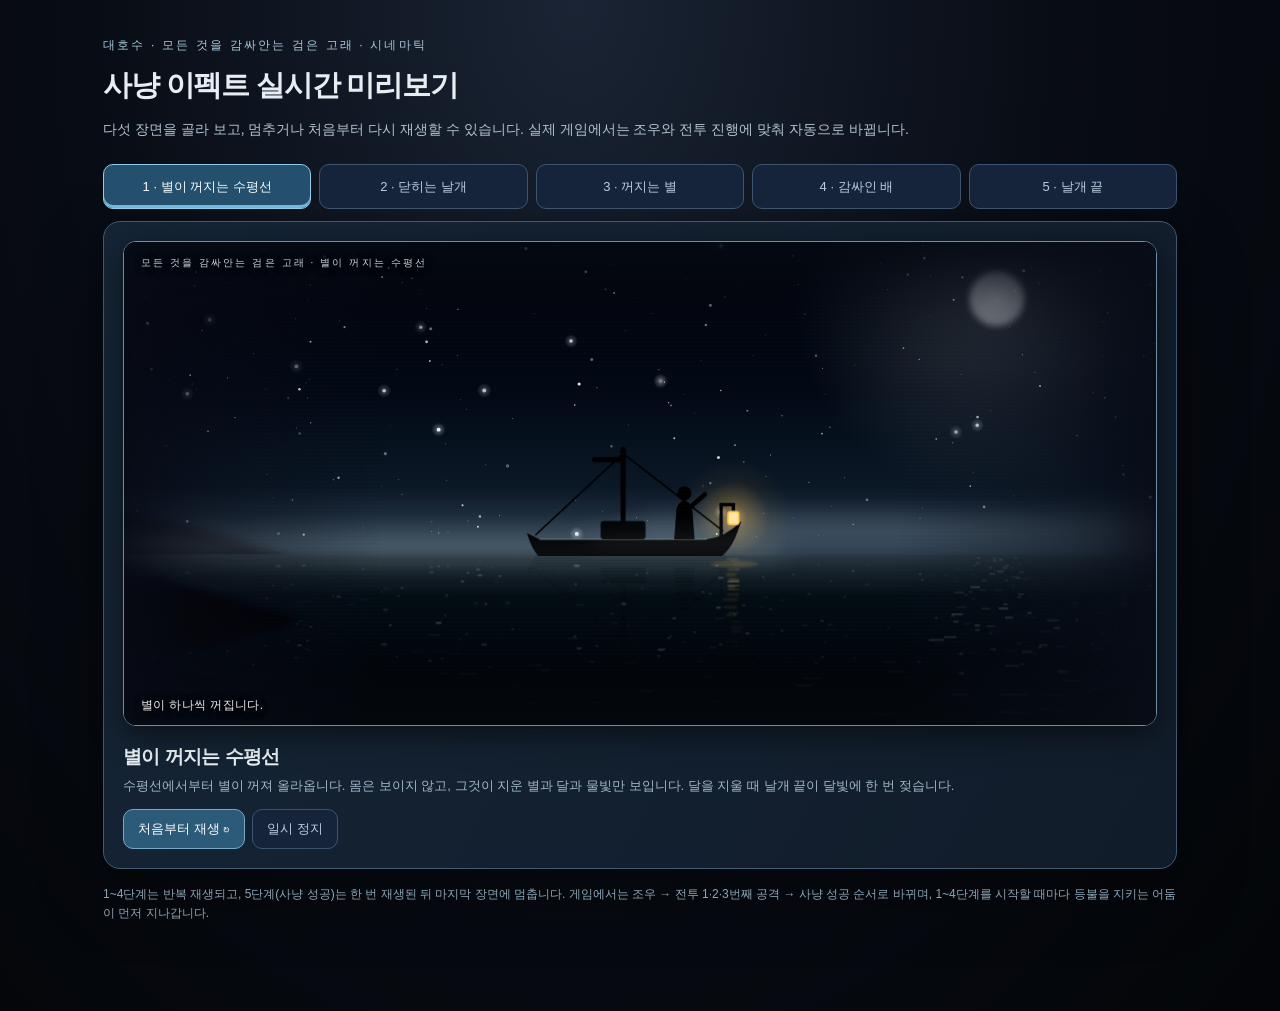
==== black-whale-preview.html @ 66727eef "모든 것을 감싸안는 검은 고래: 5단계 이펙트, 특수 조건 '꺼지지 않은 등불', 미니게임 5종, 미리보기 페이지 Co-Authored-By: Claude Opus 5.5 <nor" ====
<!doctype html>
<html lang="ko">
<head>
<meta charset="utf-8">
<meta name="viewport" content="width=device-width,initial-scale=1">
<meta name="color-scheme" content="dark">
<meta name="robots" content="noindex">
<title>모든 것을 감싸안는 검은 고래 · 5단계 이펙트 미리보기</title>
<link rel="stylesheet" href="./pallid-cinematic-v2.css?v=01513">
<link rel="stylesheet" href="./black-whale.css?v=bk1031">
<style>
:root{color-scheme:dark}
*{box-sizing:border-box}
body{background:radial-gradient(ellipse at 45% 0%,#1a2434,#080c14 49%,#030508 100%);font-family:"Malgun Gothic","Apple SD Gothic Neo",sans-serif;color:#e7eef3;line-height:1.65;margin:0}
main{max-width:1110px;margin:auto;padding:36px 18px 72px}
h1{font-size:29px;letter-spacing:-.04em;margin:6px 0 8px}
p{margin:5px 0 15px}.eyebrow{font-size:12px;letter-spacing:.18em;color:#a9c9dc}
.subtitle{color:#b1c2d0;font-size:14px}
.tabs{display:grid;grid-template-columns:repeat(5,minmax(0,1fr));gap:8px;margin:23px 0 12px}
button{font:inherit;cursor:pointer;font-size:13px;line-height:1.5;background:#15243a;color:#b8cddc;padding:12px;border:1px solid #3c5470;border-radius:10px}
button:hover{background:#233c58}
button:focus-visible{outline:3px solid #9fd2ef;outline-offset:2px}
.tabs button[aria-pressed="true"]{color:#f6fbff;background:#24506e;border-color:#8fcbea;box-shadow:inset 0 -3px #6fb7dd}
.viewer{background:linear-gradient(120deg,#152536,#111c2a);border:1px solid #415a72;border-radius:17px;padding:19px;box-shadow:0 24px 70px #0005}
#stage .pallid-cine-v2{margin:0;height:clamp(270px,47vw,485px);border-color:#6f8ea6}
.controls{display:flex;justify-content:space-between;align-items:center;gap:13px;margin-top:15px;flex-wrap:wrap}
.meta h2{font-size:19px;letter-spacing:-.03em;margin:0 0 2px}
.meta p{font-size:13px;color:#a0b7c7;margin:0}
.actions{display:flex;gap:7px}
.actions button{padding:9px 14px;white-space:nowrap}
.actions .primary{background:#2c5b7a;color:white;border-color:#73a9c9}
.help{margin-top:16px;font-size:12px;color:#8ea6b8}
.load-error{padding:20px;color:#ffcbc4;background:#421c24;border:1px solid #a94d57;border-radius:12px}
@media(max-width:650px){main{padding:21px 11px 50px}.tabs{grid-template-columns:repeat(3,minmax(0,1fr));gap:6px}.tabs button{padding:8px 5px;font-size:11px}.viewer{padding:10px}.actions button{font-size:12px}h1{font-size:23px}#stage .pallid-cine-v2{height:clamp(200px,60vw,275px)}}
</style>
</head>
<body>
<main>
<div class="eyebrow">대호수 · 모든 것을 감싸안는 검은 고래 · 시네마틱</div>
<h1>사냥 이펙트 실시간 미리보기</h1>
<p class="subtitle">다섯 장면을 골라 보고, 멈추거나 처음부터 다시 재생할 수 있습니다. 실제 게임에서는 조우와 전투 진행에 맞춰 자동으로 바뀝니다.</p>
<nav class="tabs" id="scene-tabs" aria-label="장면 선택">
<button type="button" data-stage="0" aria-pressed="true">1 · 별이 꺼지는 수평선</button>
<button type="button" data-stage="1" aria-pressed="false">2 · 닫히는 날개</button>
<button type="button" data-stage="2" aria-pressed="false">3 · 꺼지는 별</button>
<button type="button" data-stage="3" aria-pressed="false">4 · 감싸인 배</button>
<button type="button" data-stage="4" aria-pressed="false">5 · 날개 끝</button>
</nav>
<section class="viewer" aria-label="이펙트 영상">
<div id="stage" aria-live="off"></div>
<div class="controls">
<div class="meta"><h2 id="scene-title">별이 꺼지는 수평선</h2><p id="scene-desc"></p></div>
<div class="actions">
<button class="primary" id="replay" type="button">처음부터 재생 ↻</button>
<button id="pause" type="button" aria-pressed="false">일시 정지</button>
</div>
</div>
</section>
<p class="help">1~4단계는 반복 재생되고, 5단계(사냥 성공)는 한 번 재생된 뒤 마지막 장면에 멈춥니다. 게임에서는 조우 → 전투 1·2·3번째 공격 → 사냥 성공 순서로 바뀌며, 1~4단계를 시작할 때마다 등불을 지키는 어둠이 먼저 지나갑니다.</p>
</main>
<script src="./whale-marks.js?v=wm1030"></script>
<script src="./harpoon-launcher.js?v=fx1031"></script>
<script src="./blue-whale-v3.js?v=shot1030"></script>
<script src="./black-whale-v3-scenes.js?v=bk1031g"></script>
<script>
(function(){
'use strict';
var lib=window.BlackWhaleV3,stage=document.getElementById('stage'),title=document.getElementById('scene-title'),desc=document.getElementById('scene-desc'),pause=document.getElementById('pause');
var DESC=['수평선에서부터 별이 꺼져 올라옵니다. 몸은 보이지 않고, 그것이 지운 별과 달과 물빛만 보입니다. 달을 지울 때 날개 끝이 달빛에 한 번 젖습니다.','양옆의 물에서 날개 끝이 휘어 올라 배 위로 닫혀 옵니다. 이것이 그것이 드러내는 가장 큰 부분입니다.','머리 위의 별이 한 줄로 꺼져 갑니다. 꺼지는 맨 앞이 날개 끝입니다. 등불로 비추면 젖은 가장자리가 한 번 빛납니다.','하늘도 물도 지워지고 등불의 둘레만 남습니다. 어둠이 고동치며 빛을 조이고, 빛이 닿는 머리 위에 날개 밑면의 결이 비칩니다.','등불의 가장자리에서 날개 끝이 휘어 오르고, 작살이 꿰뚫습니다. 감싸던 것이 풀리며 별과 물빛이 돌아옵니다.'];
var active=0,playing=true;
function display(i){
 active=i;stage.innerHTML=lib.html(i);
 stage.classList.toggle('is-paused',!playing);
 title.textContent=lib.stages[i];desc.textContent=DESC[i];
 document.querySelectorAll('#scene-tabs [data-stage]').forEach(function(b){b.setAttribute('aria-pressed',String(+b.dataset.stage===i));});
}
if(!lib){stage.innerHTML='<div class="load-error">애니메이션 파일을 불러오지 못했습니다. 새로고침해 주세요.</div>';return;}
document.getElementById('scene-tabs').addEventListener('click',function(e){var b=e.target.closest('[data-stage]');if(b){lib.replayToken++;display(+b.dataset.stage);}});
document.getElementById('replay').addEventListener('click',function(){lib.replayToken++;playing=true;pause.textContent='일시 정지';pause.setAttribute('aria-pressed','false');display(active);});
pause.addEventListener('click',function(){playing=!playing;stage.classList.toggle('is-paused',!playing);pause.textContent=playing?'일시 정지':'계속 재생';pause.setAttribute('aria-pressed',String(!playing));});
display(0);
})();
</script>
</body>
</html>
---- pallid-cinematic-v2.css ----
/* 창백의 향유고래 시네마틱 2차 개선 · 순수 CSS 구동 */
.pallid-cine-v2{position:relative;isolation:isolate;overflow:hidden;width:100%;height:clamp(210px,36vw,356px);background:#070c14;border:1px solid #56646b;border-radius:13px;box-shadow:inset 0 0 65px #020509,0 8px 30px #0008;margin:0 0 15px}
.pallid-cine-v2 *{box-sizing:border-box}
.pallid-cine-v2 svg{display:block;width:100%;height:100%;filter:saturate(.9) contrast(1.06)}
.pallid-cine-v2 .cine-top,.pallid-cine-v2 .cine-bottom{position:absolute;z-index:50;left:17px;color:#eaf5f5;text-shadow:0 2px 8px #000,0 0 8px #000}
.pallid-cine-v2 .cine-top{top:13px;font-size:10px;letter-spacing:.21em;color:#c8d8de}
.pallid-cine-v2 .cine-bottom{bottom:11px;right:14px;font-size:12px;letter-spacing:.03em;line-height:1.5;color:#f0eeee}
.pallid-cine-v2 .cine-corner{position:absolute;z-index:40;inset:0;pointer-events:none;background:linear-gradient(90deg,#080b16af,transparent 25%,transparent 75%,#090e19b3),linear-gradient(0deg,#03080dd9,transparent 23%,transparent 74%,#050a12ad)}
.pallid-cine-v2 .cine-grain{position:absolute;inset:0;z-index:39;pointer-events:none;opacity:.22;background:repeating-linear-gradient(0deg,transparent 0 2px,#e2f3ed0b 3px 4px)}
.pallid-cine-v2 .cine-vignette{position:absolute;z-index:38;inset:0;box-shadow:inset 0 0 68px 14px #040a13;pointer-events:none}
.pallid-cine-v2 .cine-water{animation:cine-water-move 3.8s ease-in-out infinite alternate;transform-origin:50% 72%}
.pallid-cine-v2 .cine-whale-body{animation:cine-whale-rise 5.3s ease-in-out infinite;transform-origin:80% 74%}
.pallid-cine-v2 .cine-whale-scars{animation:cine-scars 5.3s ease-in-out infinite}
.pallid-cine-v2 .cine-eye{animation:cine-eye 5.3s ease-in-out infinite}
.pallid-cine-v2 .cine-ship{animation:cine-ship-bob 3.3s ease-in-out infinite;transform-origin:28% 73%}
.pallid-cine-v2 .cine-spear{animation:cine-harpoon-throw 4.9s cubic-bezier(.18,.75,.18,1) infinite;transform-origin:32% 54%}
.pallid-cine-v2 .cine-trail{stroke-dasharray:240 900;stroke-dashoffset:900;animation:cine-trail 4.9s ease-out infinite}
.pallid-cine-v2 .cine-impact{transform-origin:68% 53%;animation:cine-impact 4.9s ease-out infinite}
.pallid-cine-v2 .cine-splinters{transform-origin:68% 53%;animation:cine-splinters 4.9s ease-out infinite}
.pallid-cine-v2 .cine-mouth-upper{transform-origin:50% 26%;animation:cine-jaw-top 5.6s ease-in-out infinite}
.pallid-cine-v2 .cine-mouth-lower{transform-origin:50% 72%;animation:cine-jaw-bottom 5.6s ease-in-out infinite}
.pallid-cine-v2 .cine-gullet{animation:cine-gullet 5.6s ease-in-out infinite;transform-origin:55% 50%}
.pallid-cine-v2 .cine-swallowed-ship{animation:cine-swallow-ship 5.6s cubic-bezier(.24,.01,.6,1) infinite;transform-origin:28% 66%}
.pallid-cine-v2 .cine-rim-dark{animation:cine-swallow-dark 5.6s ease-in-out infinite}
.pallid-cine-v2 .cine-tissue{animation:cine-tissue 4.2s ease-in-out infinite alternate;transform-origin:50% 50%}
.pallid-cine-v2 .cine-acid-pool{animation:cine-acid-surge 5s ease-in-out infinite}
.pallid-cine-v2 .cine-acid-wave{animation:cine-acid-wave 5s ease-in-out infinite alternate}
.pallid-cine-v2 .cine-acid-ship{animation:cine-acid-pass 5s ease-in-out infinite;transform-origin:35% 55%}
.pallid-cine-v2 .cine-bubble{animation:cine-bubble-up 2.2s ease-out infinite;transform-origin:center}
.pallid-cine-v2 .cine-bubble.b2{animation-delay:-.7s}
.pallid-cine-v2 .cine-bubble.b3{animation-delay:-1.3s}
.pallid-cine-v2 .cine-bubble.b4{animation-delay:-1.7s}
.pallid-cine-v2 .cine-steam{animation:cine-steam 3s ease-in-out infinite alternate}
.pallid-cine-v2 .cine-vein{animation:cine-vein-pulse 1.8s ease-in-out infinite}
.pallid-cine-v2 .cine-vein.v2{animation-delay:-.48s}
.pallid-cine-v2 .cine-vein.v3{animation-delay:-1.1s}
.pallid-cine-v2 .cine-bigheart{animation:cine-heart-beat 1.45s cubic-bezier(.35,0,.65,1) infinite;transform-origin:61% 48%}
.pallid-cine-v2 .cine-innerheart{animation:cine-inner-beat 1.45s ease-in-out infinite;transform-origin:61% 51%}
.pallid-cine-v2 .cine-scan{animation:cine-scan-sweep 5.2s ease-in-out infinite;transform-origin:50% 50%}
.pallid-cine-v2 .cine-reticle{animation:cine-reticle-ping 2.6s ease-in-out infinite;transform-origin:64% 47%}
.pallid-cine-v2 .cine-shadow-figure{animation:cine-figure 5.5s ease-in-out infinite}
.pallid-cine-v2 .cine-heart-fight{animation:cine-heart-strain 5.8s ease-in-out infinite;transform-origin:56% 48%}
.pallid-cine-v2 .cine-harpoon-final{animation:cine-final-shot 5.8s cubic-bezier(.12,.7,.18,1) infinite}
.pallid-cine-v2 .cine-crack{stroke-dasharray:420;stroke-dashoffset:420;animation:cine-crack-line 5.8s ease-out infinite}
.pallid-cine-v2 .cine-break-ring{transform-origin:61% 50%;animation:cine-break-ring 5.8s ease-out infinite}
.pallid-cine-v2 .cine-whiteout{animation:cine-whiteout 5.8s ease-out infinite}
.pallid-cine-v2 .cine-pulse-line{stroke-dasharray:13 7;animation:cine-pulse-dash 1s linear infinite}
.pallid-cine-v2 .cine-final .cine-heart-fight{animation-duration:5.8s}
.pallid-cine-v2.cine-victory .cine-heart-fight{animation:cine-heart-fall 3.7s ease-in forwards}
.pallid-cine-v2.cine-victory .cine-harpoon-final{animation:cine-final-shot-once 3.7s ease-in forwards}
.pallid-cine-v2.cine-victory .cine-break-ring{animation:cine-break-ring-once 3.7s ease-out forwards}
.pallid-cine-v2.cine-victory .cine-crack{animation:cine-crack-once 3.7s ease-out forwards}
.pallid-cine-v2.cine-victory .cine-whiteout{animation:cine-whiteout-once 3.7s ease-out forwards}
@keyframes cine-water-move{0%{transform:translateY(5px) skewX(-1deg)}100%{transform:translateY(-8px) skewX(1deg)}}
@keyframes cine-whale-rise{0%,100%{transform:translateY(0) rotate(0)}50%{transform:translateY(-11px) rotate(-.7deg)}}
@keyframes cine-scars{0%,100%{opacity:.5}60%{opacity:1}}
@keyframes cine-eye{0%,100%{opacity:1}42%{opacity:.8}44%{opacity:1}}
@keyframes cine-ship-bob{0%,100%{transform:translateY(3px) rotate(1deg)}50%{transform:translateY(-4px) rotate(-2deg)}}
@keyframes cine-harpoon-throw{0%,18%{transform:translate(-300px,100px) rotate(-11deg);opacity:0}21%{opacity:1}41%,53%{transform:translate(260px,-28px) rotate(-11deg);opacity:1}65%,100%{transform:translate(260px,-28px) rotate(-11deg);opacity:0}}
@keyframes cine-trail{0%,19%{stroke-dashoffset:900;opacity:0}25%,43%{stroke-dashoffset:80;opacity:1}65%,100%{stroke-dashoffset:-380;opacity:0}}
@keyframes cine-impact{0%,36%{transform:scale(.1);opacity:0}43%{opacity:1;transform:scale(1.2)}57%,100%{transform:scale(3.4);opacity:0}}
@keyframes cine-splinters{0%,37%{transform:scale(.1);opacity:0}44%{opacity:1;transform:scale(1)}60%,100%{opacity:0;transform:scale(2)}}
@keyframes cine-jaw-top{0%,11%{transform:translateY(-85px)}38%,67%{transform:translateY(-190px)}89%,100%{transform:translateY(4px)}}
@keyframes cine-jaw-bottom{0%,11%{transform:translateY(85px)}38%,67%{transform:translateY(170px)}89%,100%{transform:translateY(-4px)}}
@keyframes cine-gullet{0%,100%{transform:scale(.92);filter:brightness(.65)}48%{transform:scale(1.17);filter:brightness(1.28)}}
@keyframes cine-swallow-ship{0%,20%{transform:translate(-220px,10px) scale(1.2);opacity:1}58%{transform:translate(110px,0) scale(.9);opacity:1}88%,100%{transform:translate(320px,-30px) scale(.03);opacity:0}}
@keyframes cine-swallow-dark{0%,65%{opacity:0}89%,100%{opacity:1}}
@keyframes cine-tissue{0%{transform:scale(1.01)}100%{transform:scale(.97)}}
@keyframes cine-acid-surge{0%,12%{transform:translateY(70px)}34%,57%{transform:translateY(-90px)}79%,100%{transform:translateY(67px)}}
@keyframes cine-acid-wave{0%{transform:translateX(-14px)}100%{transform:translateX(20px)}}
@keyframes cine-acid-pass{0%{transform:translate(-320px,50px) rotate(-4deg);opacity:0}15%{opacity:1}42%{transform:translate(0,-33px) rotate(8deg)}65%{transform:translate(140px,-45px) rotate(-8deg)}90%,100%{transform:translate(410px,-40px);opacity:0}}
@keyframes cine-bubble-up{0%{transform:translateY(40px) scale(.35);opacity:0}20%{opacity:1}100%{transform:translateY(-140px) scale(1.7);opacity:0}}
@keyframes cine-steam{0%{opacity:.2;transform:translateY(15px)}100%{opacity:.8;transform:translateY(-12px)}}
@keyframes cine-vein-pulse{0%,100%{opacity:.45;filter:brightness(.7)}40%{opacity:1;filter:brightness(1.6)}}
@keyframes cine-heart-beat{0%,100%{transform:scale(.95)}17%{transform:scale(1.1)}30%{transform:scale(.99)}46%{transform:scale(1.05)}}
@keyframes cine-inner-beat{0%,100%{transform:scale(.86);filter:brightness(.75)}38%{transform:scale(1.12);filter:brightness(1.5)}}
@keyframes cine-scan-sweep{0%{transform:translateX(-500px) rotate(-4deg);opacity:0}10%{opacity:1}58%{opacity:.7}80%,100%{transform:translateX(800px) rotate(-4deg);opacity:0}}
@keyframes cine-reticle-ping{0%,100%{opacity:.3;transform:scale(1)}45%{opacity:1;transform:scale(1.1)}}
@keyframes cine-figure{0%,100%{opacity:.2}50%{opacity:.65}}
@keyframes cine-heart-strain{0%,100%{transform:scale(.9) rotate(-2deg);filter:brightness(.85)}15%{transform:scale(1.1) rotate(1deg);filter:brightness(1.3)}29%{transform:scale(.96)}45%{transform:scale(1.13)}}
@keyframes cine-final-shot{0%,23%{transform:translate(-460px,105px) rotate(-8deg);opacity:0}30%{opacity:1}52%,60%{transform:translate(132px,-45px) rotate(-8deg);opacity:1}70%,100%{transform:translate(132px,-45px) rotate(-8deg);opacity:0}}
@keyframes cine-crack-line{0%,45%{stroke-dashoffset:420;opacity:0}55%{stroke-dashoffset:0;opacity:1}80%,100%{opacity:0}}
@keyframes cine-break-ring{0%,45%{transform:scale(.1);opacity:0}52%{opacity:1}75%,100%{transform:scale(2.7);opacity:0}}
@keyframes cine-whiteout{0%,48%,100%{opacity:0}55%{opacity:.85}64%{opacity:0}}
@keyframes cine-pulse-dash{to{stroke-dashoffset:-40}}
@keyframes cine-heart-fall{0%,45%{transform:scale(.95);opacity:1}68%{transform:scale(1.18);opacity:1}100%{transform:scale(.3);opacity:.08}}
@keyframes cine-final-shot-once{0%,22%{transform:translate(-460px,105px) rotate(-8deg);opacity:0}30%{opacity:1}75%,100%{transform:translate(132px,-45px) rotate(-8deg);opacity:0}}
@keyframes cine-crack-once{0%,42%{stroke-dashoffset:420;opacity:0}60%{stroke-dashoffset:0;opacity:1}100%{opacity:.25}}
@keyframes cine-break-ring-once{0%,47%{transform:scale(.1);opacity:0}58%{opacity:1}100%{transform:scale(3);opacity:0}}
@keyframes cine-whiteout-once{0%,50%,75%,100%{opacity:0}61%{opacity:1}}
@media(max-width:580px){.pallid-cine-v2{height:clamp(190px,54vw,240px)}.pallid-cine-v2 .cine-bottom{font-size:10px}.pallid-cine-v2 .cine-top{letter-spacing:.09em;font-size:9px}}
@media(prefers-reduced-motion:reduce){.pallid-cine-v2 svg *{animation:none!important;transition:none!important}.pallid-cine-v2 .cine-whiteout{display:none}.pallid-cine-v2 .cine-spear{transform:translate(195px,-20px) rotate(-11deg);opacity:1}.pallid-cine-v2 .cine-harpoon-final{transform:translate(130px,-45px);opacity:1}}
---- black-whale.css ----
/* 모든 것을 감싸안는 검은 고래 · 미니게임 표시 */
.bk3-scene.bkg-on{cursor:pointer;touch-action:none;user-select:none;-webkit-user-select:none}
.bk3-scene[data-stage="2"].bkg-on{cursor:crosshair}
.bk3-scene .bkg-hud{position:absolute;inset:0;z-index:6;pointer-events:none}
.bk3-scene .bkg-hint{position:absolute;left:50%;bottom:44px;transform:translateX(-50%);padding:5px 12px;border-radius:20px;background:#03060ccc;border:1px solid #9fb8d055;color:#e4edf5;font-size:12px;letter-spacing:.04em;white-space:nowrap;transition:border-color .1s,box-shadow .1s}
.bk3-scene .bkg-hint:empty{display:none}
.bk3-scene .bkg-hint.now{border-color:#ffd59a;color:#fff4dc;box-shadow:0 0 16px #ffcf7a77}
.bk3-scene .bkg-verdict{position:absolute;left:50%;top:38%;transform:translate(-50%,-50%);font-size:30px;font-weight:700;letter-spacing:.3em;opacity:0;transition:opacity .2s;white-space:nowrap}
.bk3-scene .bkg-verdict.on{opacity:1}
.bk3-scene .bkg-verdict.good{color:#fff6e2;text-shadow:0 0 18px #ffcf7a,0 2px 8px #000}
.bk3-scene .bkg-verdict.bad{color:#c9d3df;text-shadow:0 0 16px #2a3a50,0 2px 8px #000}
.bk3-scene .bkg-pips{position:absolute;top:12px;right:16px;display:flex;gap:6px}
.bk3-scene .bkg-pips i{width:24px;height:8px;border-radius:4px;background:#03060ccc;border:1.5px solid #c8d6e8aa}
.bk3-scene .bkg-pips i.good{background:#ffcf7a;border-color:#ffcf7a;box-shadow:0 0 8px #ffb84a}
.bk3-scene .bkg-pips i.bad{background:#0a0e14;border-color:#5a6a80;box-shadow:inset 0 0 6px #000}
.bk3-scene .bkg-count{position:absolute;top:12px;right:16px;padding:3px 10px;border-radius:12px;background:#03060ccc;border:1px solid #9fb8d055;color:#e4edf5;font-size:12px}
.bk3-scene .bkg-count:empty{display:none}
.bk3-scene .bkg-bar,.bk3-scene .bkg-time{position:absolute;left:50%;transform:translateX(-50%);width:44%;border-radius:6px;background:#03060ccc;overflow:hidden}
.bk3-scene .bkg-bar{top:38px;height:12px;border:1.5px solid #c8d6e888}
.bk3-scene .bkg-bar i{display:block;height:100%;width:0;background:linear-gradient(90deg,#3a4a60,#9fb8d0);transition:background .2s}
.bk3-scene .bkg-bar.hot i{background:linear-gradient(90deg,#ffcf7a,#fff2d0);box-shadow:0 0 10px #ffcf7a}
.bk3-scene .bkg-time{top:56px;height:4px;border:1px solid #c8d6e844}
.bk3-scene .bkg-time i{display:block;height:100%;width:100%;background:#e4edf5}
.bk3-scene:not([data-stage="1"]) .bkg-bar,.bk3-scene:not([data-stage="1"]) .bkg-time{display:none}
.bk3-scene:not([data-lamp]) .bkg-pips{display:none}
.bk3-scene[data-lamp] .bkg-count,.bk3-scene[data-lamp] .bkg-bar,.bk3-scene[data-lamp] .bkg-time,.bk3-scene[data-stage="4"] .bkg-count{display:none}
.bkg-panel .bkg-big{font-size:17px;padding:14px 26px;touch-action:none;user-select:none;-webkit-user-select:none}
.bkg-panel .bkg-steer{display:flex;gap:10px;justify-content:center;flex-wrap:wrap}
.bkg-panel .bkg-lamp i{display:inline-block;width:14px;height:20px;margin:0 2px;border-radius:7px 7px 4px 4px;background:#0a0e14;border:1px solid #5a6a80;vertical-align:middle}
.bkg-panel .bkg-lamp i.on{background:radial-gradient(circle at 50% 60%,#fff2d0,#ffcf7a 55%,#b07a3a);border-color:#ffcf7a;box-shadow:0 0 8px #ffb84a}
@media(max-width:620px){.bk3-scene .bkg-hint{font-size:10px;bottom:36px;white-space:normal;width:84%;text-align:center}.bk3-scene .bkg-verdict{font-size:22px}.bk3-scene .bkg-bar,.bk3-scene .bkg-time{width:58%}.bk3-scene .bkg-bar{top:30px}.bk3-scene .bkg-time{top:46px}}
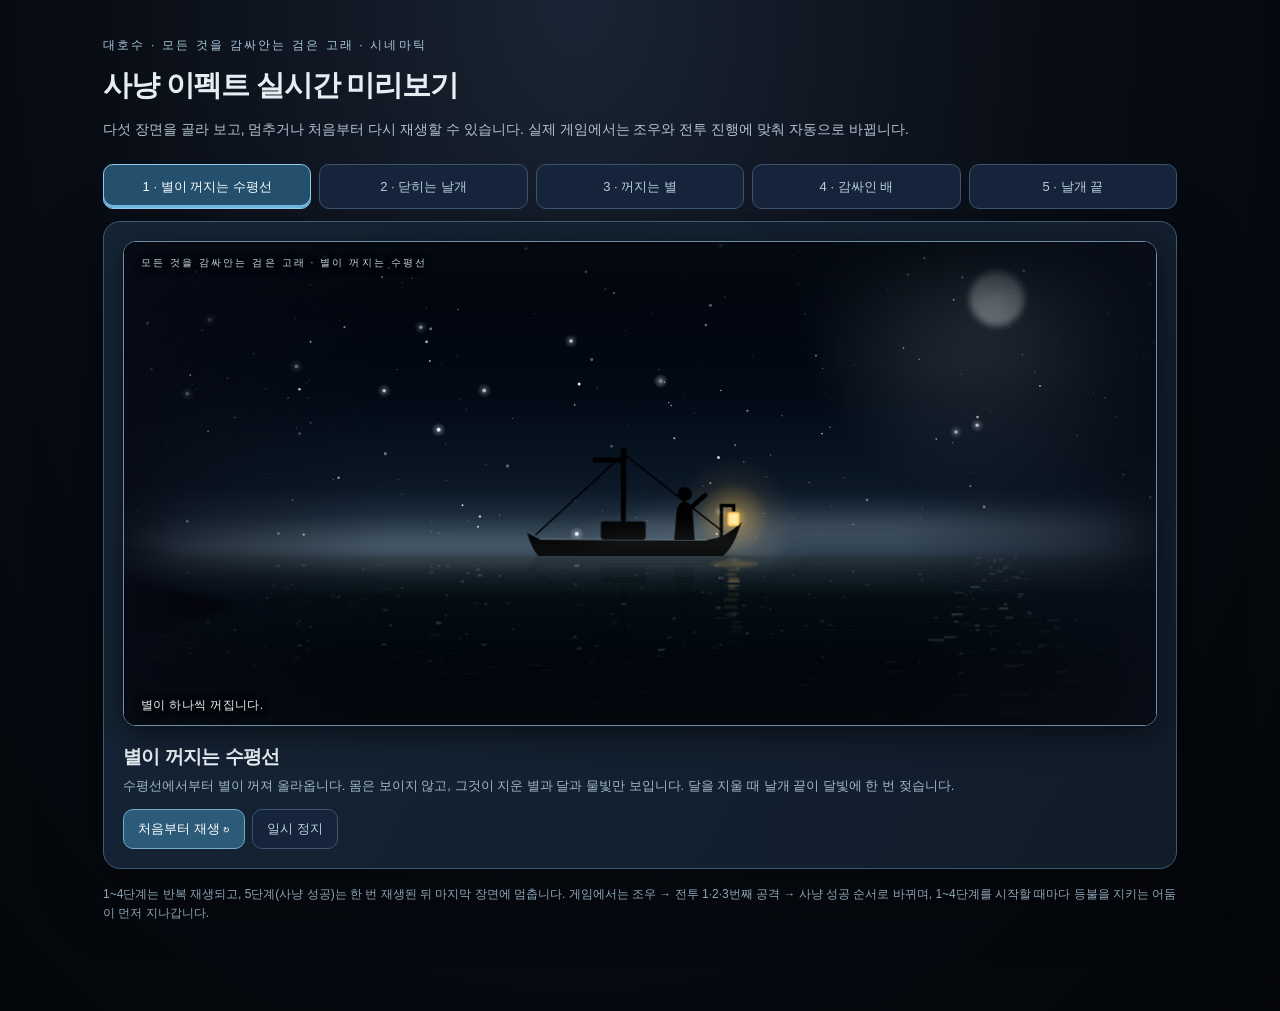
==== commit def3040a: "재앙 고래 5단계 개념 충돌 처치: 검은 고래 스스로 감싸기 · 푸른 고래 정면충돌 · 붉은 고래 스스로 말리기, 망 1~2 명중 효과, 날개 완전 검정 Co-Authored-By" ====
--- a/black-whale-preview.html
+++ b/black-whale-preview.html
@@ -59,9 +59,9 @@
 <p class="help">1~4단계는 반복 재생되고, 5단계(사냥 성공)는 한 번 재생된 뒤 마지막 장면에 멈춥니다. 게임에서는 조우 → 전투 1·2·3번째 공격 → 사냥 성공 순서로 바뀌며, 1~4단계를 시작할 때마다 등불을 지키는 어둠이 먼저 지나갑니다.</p>
 </main>
 <script src="./whale-marks.js?v=wm1030"></script>
-<script src="./harpoon-launcher.js?v=fx1031"></script>
+<script src="./harpoon-launcher.js?v=r1101"></script>
 <script src="./blue-whale-v3.js?v=shot1030"></script>
-<script src="./black-whale-v3-scenes.js?v=bk1031g"></script>
+<script src="./black-whale-v3-scenes.js?v=r1101"></script>
 <script>
 (function(){
 'use strict';
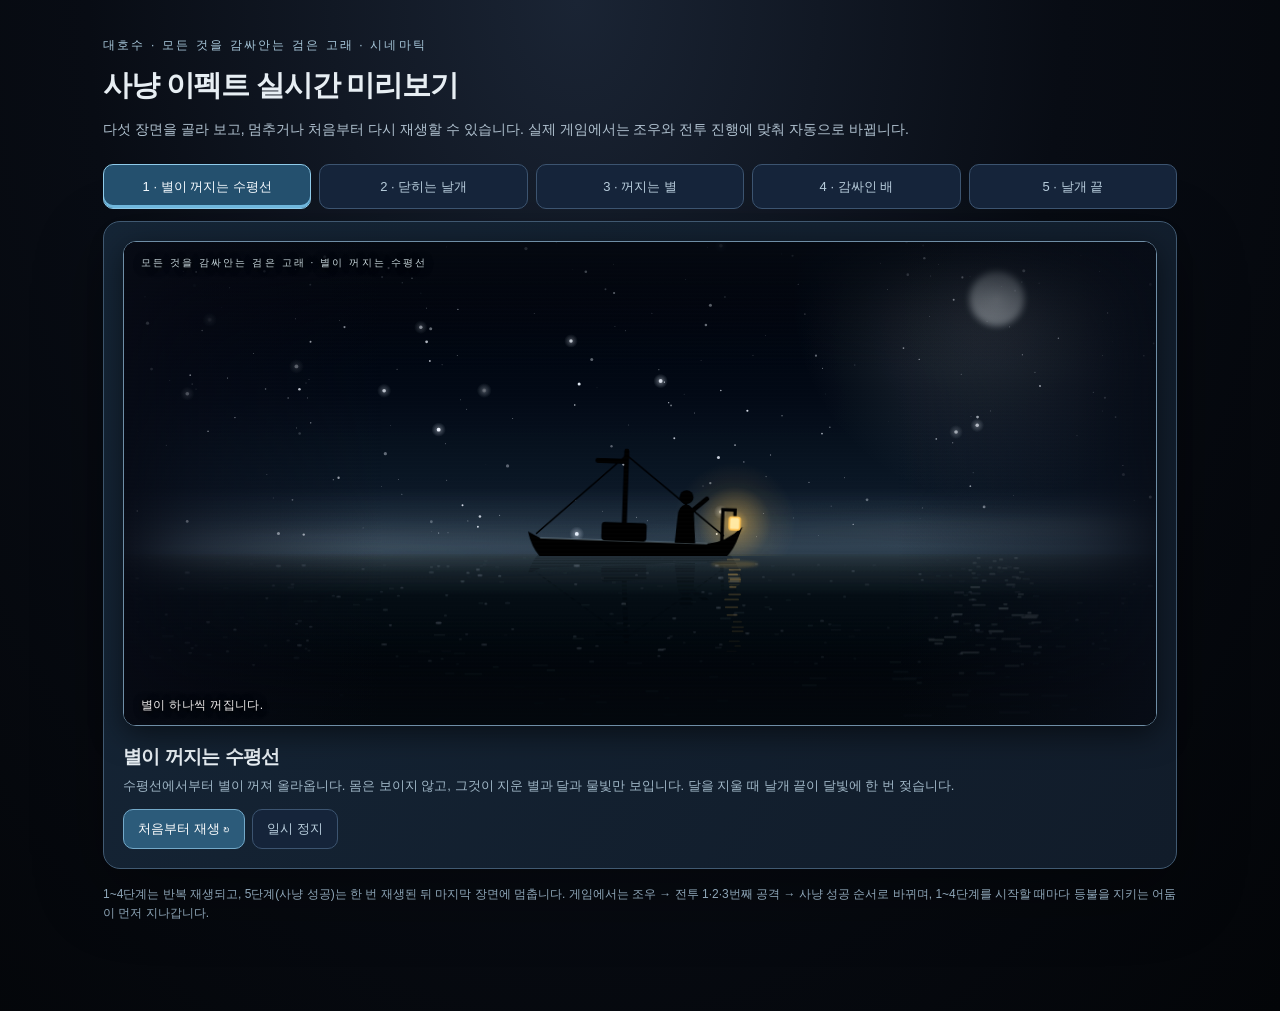
==== commit a2a314cb: "Preview: shader-rendered red whale arms and black whale wings (procedural mesh + WebGL2, SVG fallbac" ====
--- a/black-whale-preview.html
+++ b/black-whale-preview.html
@@ -60,8 +60,9 @@
 </main>
 <script src="./whale-marks.js?v=wm1030"></script>
 <script src="./harpoon-launcher.js?v=r1101"></script>
-<script src="./blue-whale-v3.js?v=shot1030"></script>
-<script src="./black-whale-v3-scenes.js?v=r1101"></script>
+<script src="./limb-gl-v034.js?v=lg1103"></script>
+<script src="./blue-whale-v3.js?v=lg1103"></script>
+<script src="./black-whale-v3-scenes.js?v=lg1103"></script>
 <script>
 (function(){
 'use strict';
--- a/black-whale.css
+++ b/black-whale.css
@@ -21,7 +21,7 @@
 .bk3-scene .bkg-bar.hot i{background:linear-gradient(90deg,#ffcf7a,#fff2d0);box-shadow:0 0 10px #ffcf7a}
 .bk3-scene .bkg-time{top:56px;height:4px;border:1px solid #c8d6e844}
 .bk3-scene .bkg-time i{display:block;height:100%;width:100%;background:#e4edf5}
-.bk3-scene:not([data-stage="1"]) .bkg-bar,.bk3-scene:not([data-stage="1"]) .bkg-time{display:none}
+.bk3-scene .bkg-bar,.bk3-scene .bkg-time{display:none}
 .bk3-scene:not([data-lamp]) .bkg-pips{display:none}
 .bk3-scene[data-lamp] .bkg-count,.bk3-scene[data-lamp] .bkg-bar,.bk3-scene[data-lamp] .bkg-time,.bk3-scene[data-stage="4"] .bkg-count{display:none}
 .bkg-panel .bkg-big{font-size:17px;padding:14px 26px;touch-action:none;user-select:none;-webkit-user-select:none}
@@ -29,3 +29,11 @@
 .bkg-panel .bkg-lamp i{display:inline-block;width:14px;height:20px;margin:0 2px;border-radius:7px 7px 4px 4px;background:#0a0e14;border:1px solid #5a6a80;vertical-align:middle}
 .bkg-panel .bkg-lamp i.on{background:radial-gradient(circle at 50% 60%,#fff2d0,#ffcf7a 55%,#b07a3a);border-color:#ffcf7a;box-shadow:0 0 8px #ffb84a}
 @media(max-width:620px){.bk3-scene .bkg-hint{font-size:10px;bottom:36px;white-space:normal;width:84%;text-align:center}.bk3-scene .bkg-verdict{font-size:22px}.bk3-scene .bkg-bar,.bk3-scene .bkg-time{width:58%}.bk3-scene .bkg-bar{top:30px}.bk3-scene .bkg-time{top:46px}}
+/* v0.2.4 · 유인 · 관측 · 고정 */
+.bk3-scene[data-stage="1"].bkg-on,.bk3-scene[data-stage="2"].bkg-on{cursor:crosshair}
+.bk3-scene .bkg-forks{position:absolute;left:0;right:0;bottom:62px;display:none;justify-content:space-between;padding:0 14px;z-index:7;pointer-events:none}
+.bk3-scene[data-stage="3"].bkg-on .bkg-forks{display:flex}
+.bk3-scene .bkg-forks button{pointer-events:auto;min-width:96px;padding:10px 14px;border-radius:14px;background:#04080ecc;border:1.5px solid #cfe6ffaa;color:#eef7ff;font-size:13px;letter-spacing:.04em;touch-action:none;user-select:none;-webkit-user-select:none;box-shadow:0 0 14px #9fd0ff33}
+.bk3-scene .bkg-forks button:active{background:#cfe6ff;color:#04080e}
+@media(max-width:620px){.bk3-scene .bkg-forks{bottom:44px;padding:0 6px}.bk3-scene .bkg-forks button{min-width:0;padding:8px 10px;font-size:11px}.bk3-scene[data-stage="3"] .bkg-hint{bottom:auto!important;top:30px}}
+.bk3-scene[data-stage="4"].bkg-on{cursor:crosshair}
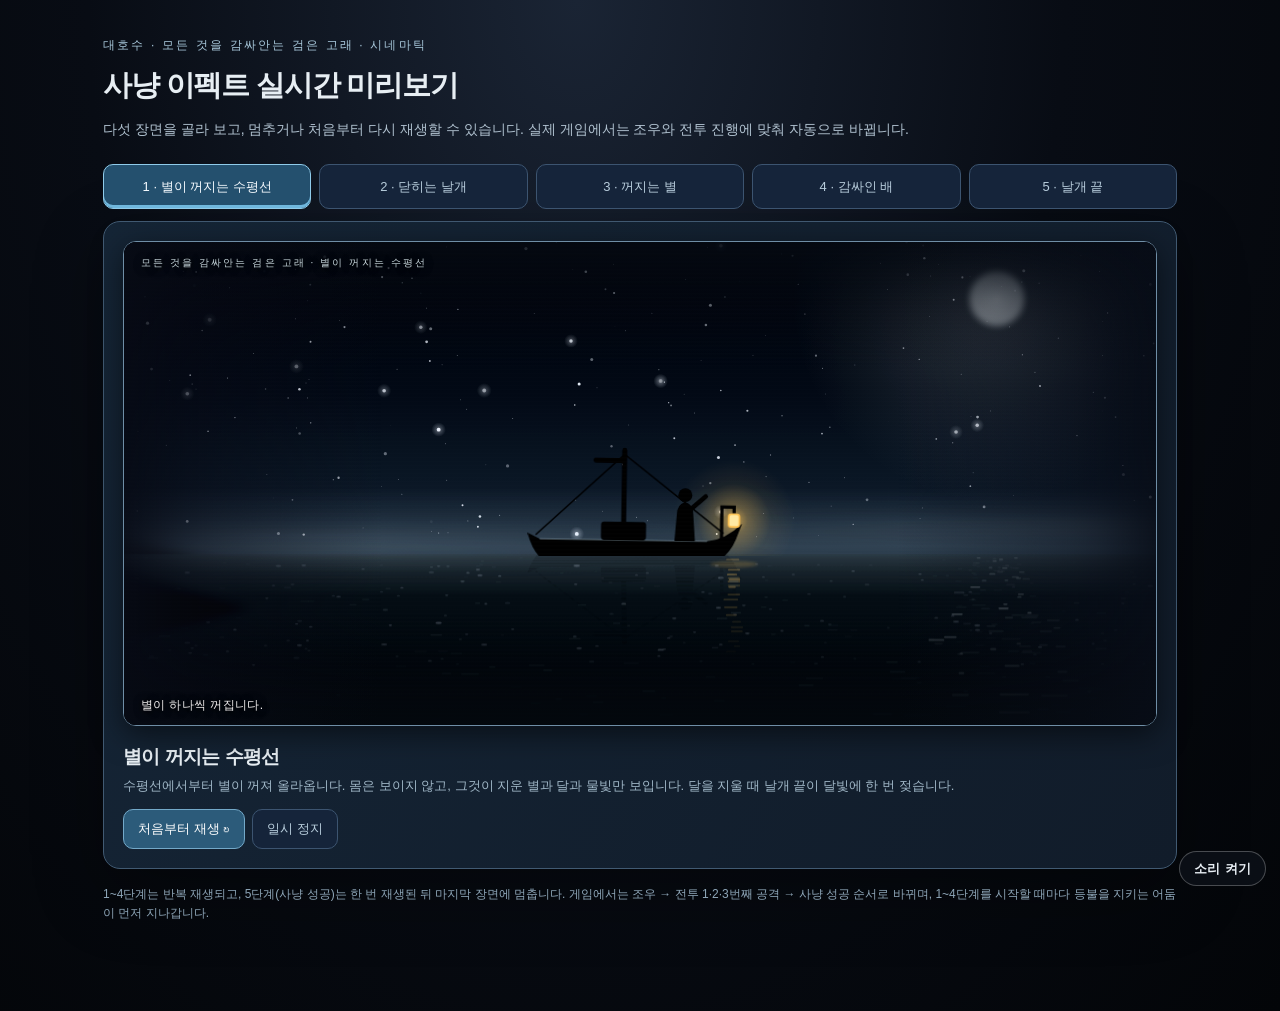
==== commit c8e2c67d: "WIP: pallid whale redraw (jaw, crooked teeth, void eye, harpoon rust, membrane strands, Canvas2D spr" ====
--- a/black-whale-preview.html
+++ b/black-whale-preview.html
@@ -58,11 +58,14 @@
 </section>
 <p class="help">1~4단계는 반복 재생되고, 5단계(사냥 성공)는 한 번 재생된 뒤 마지막 장면에 멈춥니다. 게임에서는 조우 → 전투 1·2·3번째 공격 → 사냥 성공 순서로 바뀌며, 1~4단계를 시작할 때마다 등불을 지키는 어둠이 먼저 지나갑니다.</p>
 </main>
+<script>window.CAL_SFX_UI=true;</script>
+<script src="./calamity-sfx-v035.js?v=cs1103"></script>
+<script src="./calamity-gl-v035.js?v=cg1103"></script>
 <script src="./whale-marks.js?v=wm1030"></script>
 <script src="./harpoon-launcher.js?v=r1101"></script>
-<script src="./limb-gl-v034.js?v=lg1103"></script>
-<script src="./blue-whale-v3.js?v=lg1103"></script>
-<script src="./black-whale-v3-scenes.js?v=lg1103"></script>
+<script src="./limb-gl-v034.js?v=cs1103"></script>
+<script src="./blue-whale-v3.js?v=cs1103"></script>
+<script src="./black-whale-v3-scenes.js?v=cs1103"></script>
 <script>
 (function(){
 'use strict';
